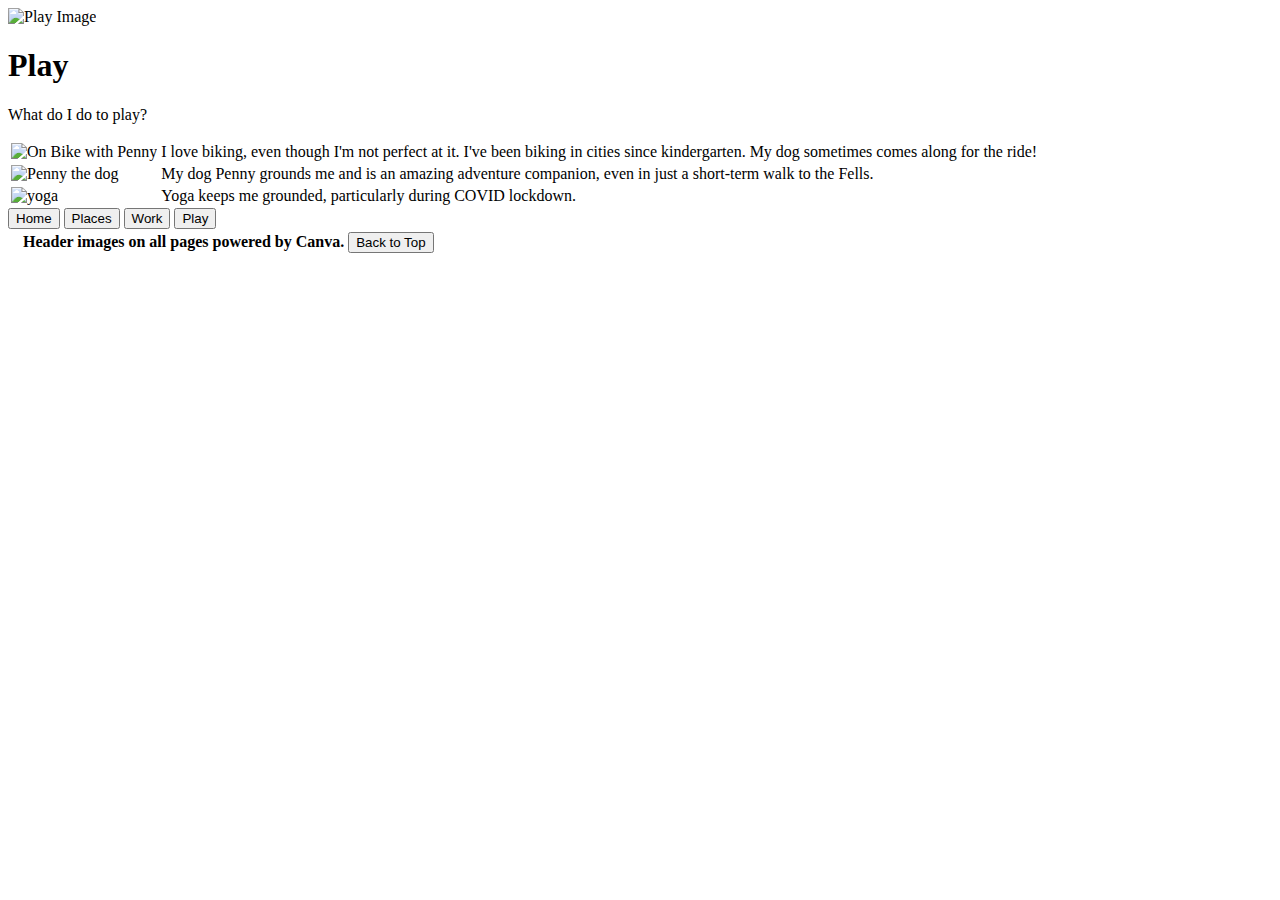
==== play.html @ 262e50cc "Add files via upload" ====
<!DOCTYPE html>

<html lang="en" data-bs-theme="auto">

    <head>
        <link href="https://cdn.jsdelivr.net/npm/bootstrap@5.2.3/dist/css/bootstrap.min.css" rel="stylesheet"
            integrity="sha384-rbsA2VBKQhggwzxH7pPCaAqO46MgnOM80zW1RWuH61DGLwZJEdK2Kadq2F9CUG65" crossorigin="anonymous">
        <link rel="stylesheet" href="https://cdn.jsdelivr.net/npm/bootstrap@4.5.3/dist/css/bootstrap.min.css"
            integrity="sha384-TX8t27EcRE3e/ihU7zmQxVncDAy5uIKz4rEkgIXeMed4M0jlfIDPvg6uqKI2xXr2" crossorigin="anonymous">

        <!--Adding Bootstrap according to "get started" documentation-->
        <meta charset="utf-8">
        <meta name="viewport" content="width=device-width, initial-scale=1">
        <meta name="description" content="Marnie's website">
        <meta name="author" content="Mark Otto, Jacob Thornton, and Bootstrap contributors">
        <meta name="generator" content="Hugo 0.122.0">

        <script src="https://cdn.jsdelivr.net/npm/bootstrap@5.2.3/dist/js/bootstrap.bundle.min.js"
            integrity="sha384-kenU1KFdBIe4zVF0s0G1M5b4hcpxyD9F7jL+jjXkk+Q2h455rYXK/7HAuoJl+0I4"
            crossorigin="anonymous"></script>
        <script src="https://code.jquery.com/jquery-3.5.1.slim.min.js"
            integrity="sha384-DfXdz2htPH0lsSSs5nCTpuj/zy4C+OGpamoFVy38MVBnE+IbbVYUew+OrCXaRkfj"
            crossorigin="anonymous"></script>

        <link href="styles.css" rel="stylesheet">
        <title>Marnie Klein Play Page</title>
        <!-- <script src="../assets/js/color-modes.js"></script> -->
    </head>

    <body>
        <main>
            <div class="px-4 py-3 text-center">
                <img class="d-block mx-auto mb-4" src="Play.png" alt="Play Image" width="100%" height="100%">
                <h1 class="display-5 fw-bold text-body-emphasis">Play</h1>
                <div class="col-lg-6 mx-auto">
                    <p class="lead mb-4">What do I do to play?</p>
                    <!-- Play table -->
                    <table class="table">

                        <tbody>
                            <tr>
                                <td><img src="Bike3.jpg" class="img-thumbnail" alt="On Bike with Penny"></td>
                                <td class="align-middle">I love biking, even though I'm not perfect at it. I've been
                                    biking in cities since kindergarten. My dog sometimes comes along for the ride!
                                </td>
                            </tr>
                            <tr>
                                <td><img src="penny.jpg" class="img-thumbnail" alt="Penny the dog"></td>
                                <td class="align-middle">My dog Penny grounds me and is an amazing adventure companion,
                                    even in just a short-term walk to the Fells.</td>
                            </tr>
                            <tr>
                                <td><img src="yoga.jpg" class="img-thumbnail" alt="yoga"></td>
                                <td class="align-middle">Yoga keeps me grounded, particularly during COVID lockdown.
                                </td>
                            </tr>
                        </tbody>
                    </table>
                    <!-- buttons -->
                    <div class="d-grid gap-2 d-sm-flex justify-content-sm-center">
                        <button type="button" class="btn btn-primary btn-lg px-4 gap-3"
                            onclick="location.href='index.html'"> Home</button>
                        <button type="button" class="btn btn-primary btn-lg px-4 gap-3"
                            onclick="location.href='places.html'">Places</button>
                        <button type="button" class="btn btn-primary btn-lg px-4 gap-3"
                            onclick="location.href='work.html'">Work</button>
                        <button type="button" class="btn btn-primary btn-lg px-4 gap-3"
                            onclick="location.href='play.html'"> Play</button>
                    </div>
                </div>
            </div>
            <!-- Credits -->
            <table class="table myTable">
                <thead>
                    <tr>
                        <th scope="col"></th>
                        <th scope="col"></th>
                        <th scope="col"></th>
                        <th scope="col" class="td">
                            Header images on all pages powered by Canva.
                            <button type="button" class="btn btn-dark" id="BackToTopButton">Back to Top</button>
                        </th>
                    </tr>
                </thead>
            </table>
            <script src="script.js"></script>
        </main>
    </body>

</html>
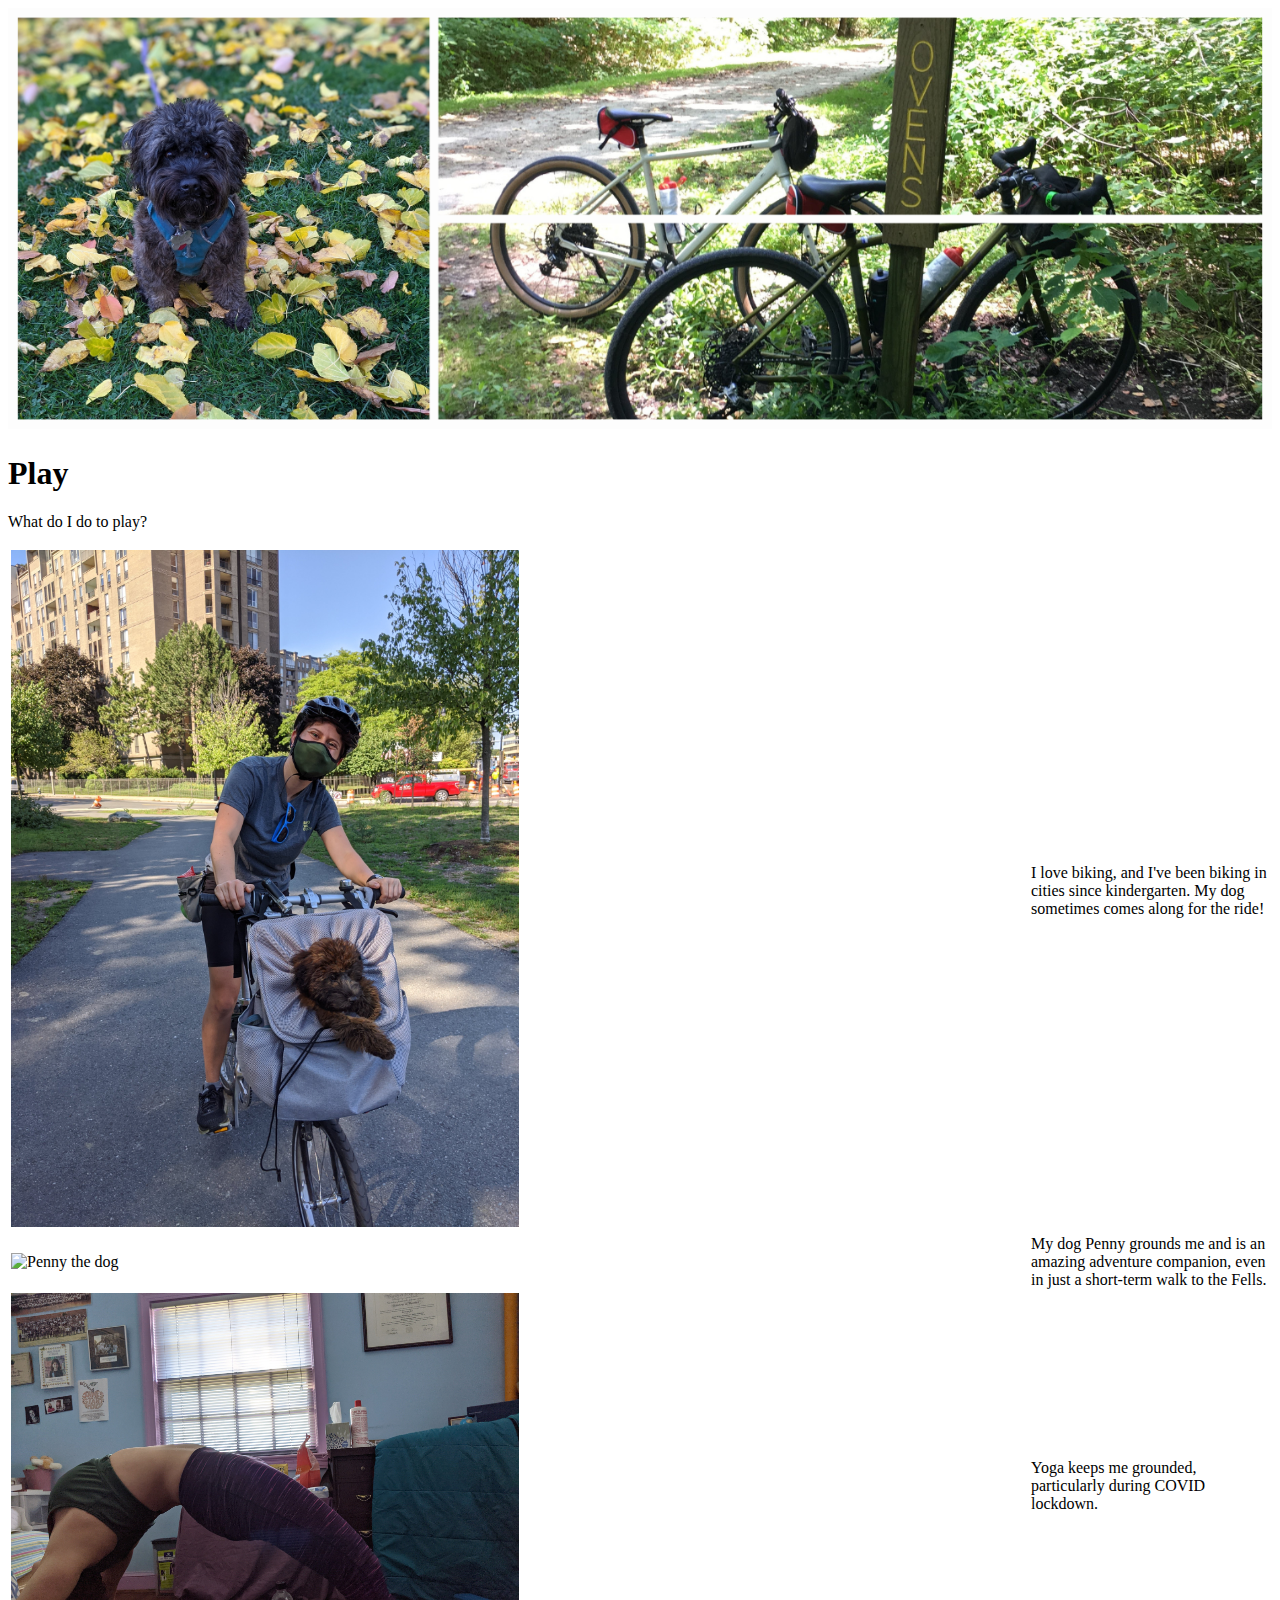
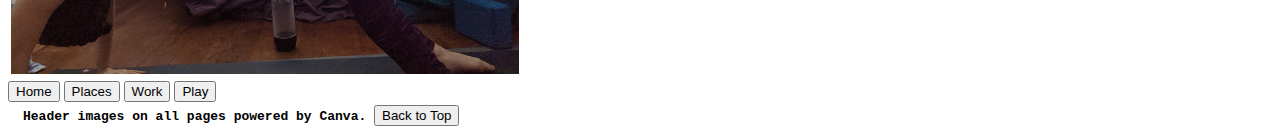
==== commit 384b5beb: "Update play.html" ====
--- a/play.html
+++ b/play.html
@@ -40,7 +40,7 @@
                         <tbody>
                             <tr>
                                 <td><img src="Bike3.jpg" class="img-thumbnail" alt="On Bike with Penny"></td>
-                                <td class="align-middle">I love biking, even though I'm not perfect at it. I've been
+                                <td class="align-middle">I love biking, and I've been
                                     biking in cities since kindergarten. My dog sometimes comes along for the ride!
                                 </td>
                             </tr>
--- a/styles.css
+++ b/styles.css
@@ -0,0 +1,45 @@
+.bold {
+  color: purple;
+}
+
+.borderRow {
+  border-bottom: 3px solid black;
+}
+
+.btn-dark
+{
+  font-family: Arial, sans-serif;
+}
+
+.col {
+  display: flex;
+  align-items: center;
+  justify-content: center;
+  text-align: center;
+}
+
+.container
+{
+  width=100%;
+  margin = 10px;
+}
+
+.header {
+  font-size: 50px;
+}
+
+.img-thumbnail {
+  width: 50%;
+  height: auto;
+}
+
+.myTable {
+  background-color: white;
+  font-family: "Lucida Console", "Courier New", monospace;
+  */
+}
+
+.td {
+  text-align: right;
+  font-size: small;
+}
